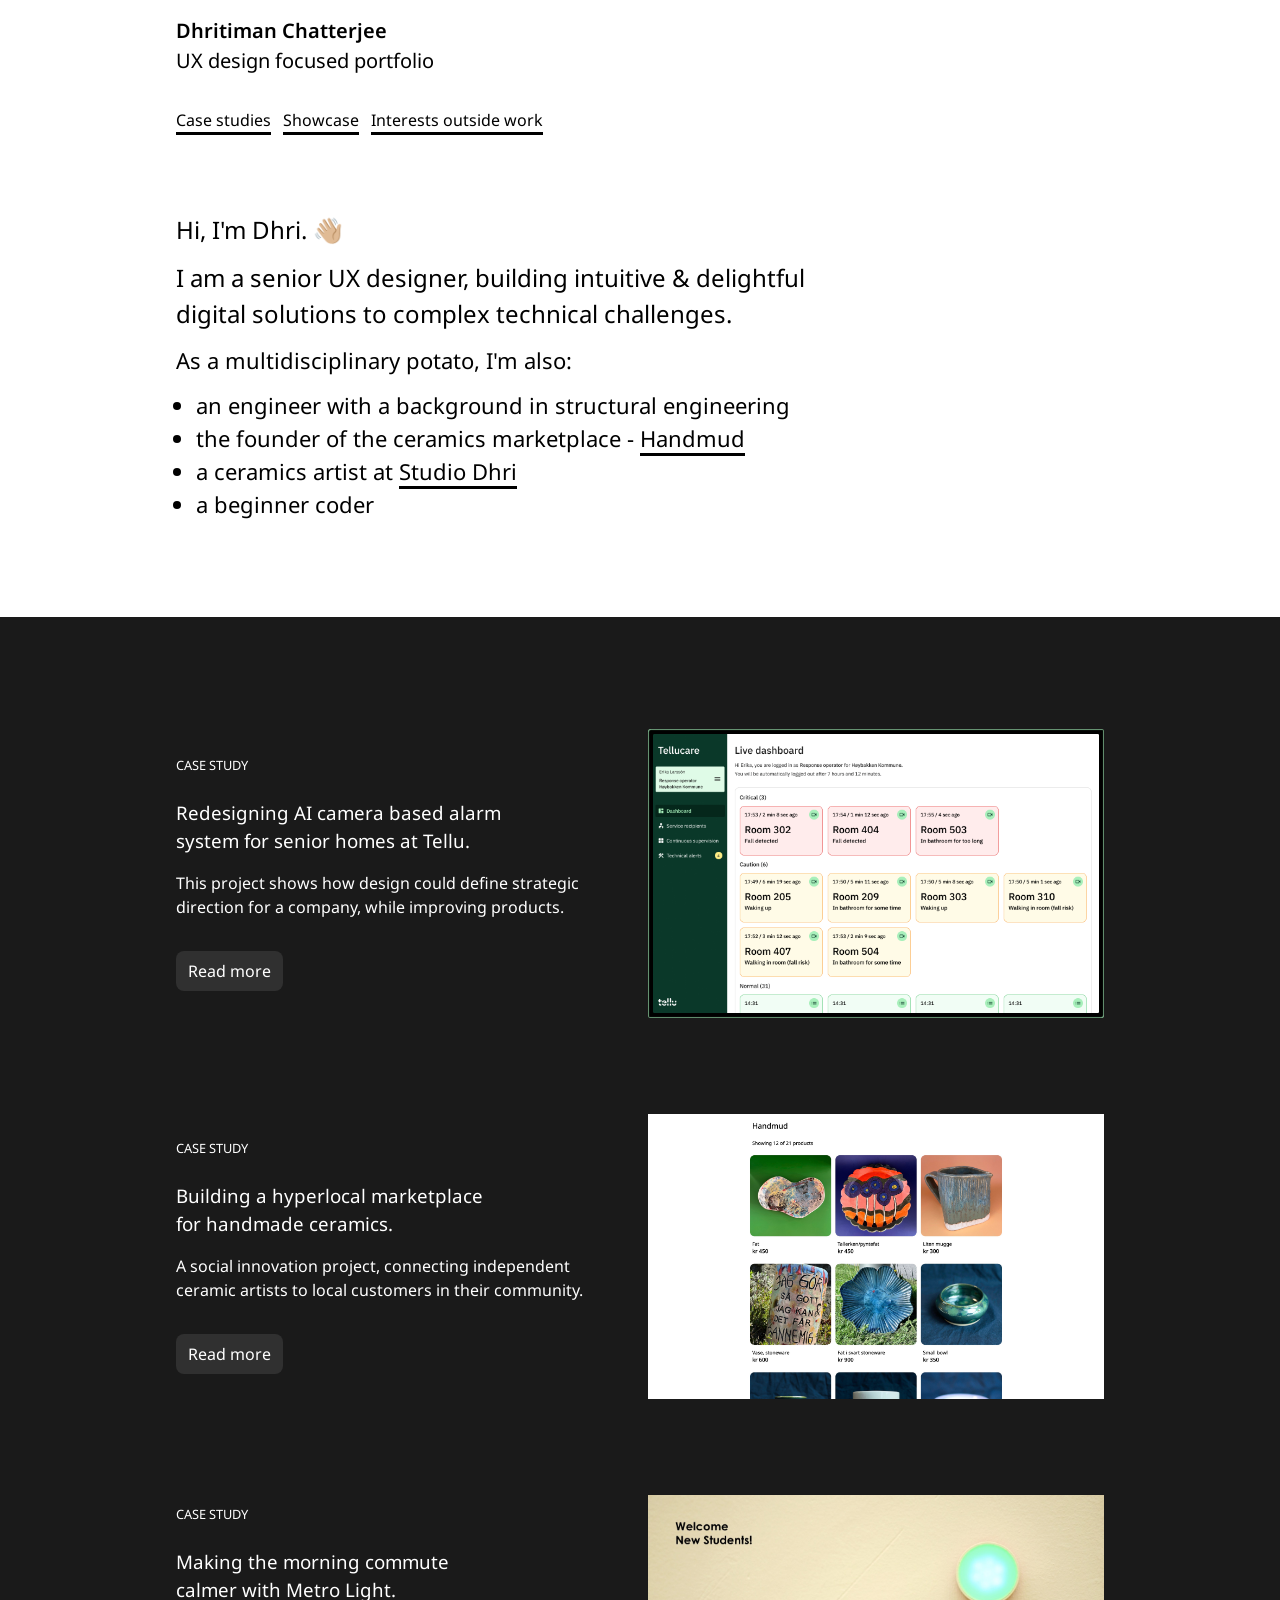
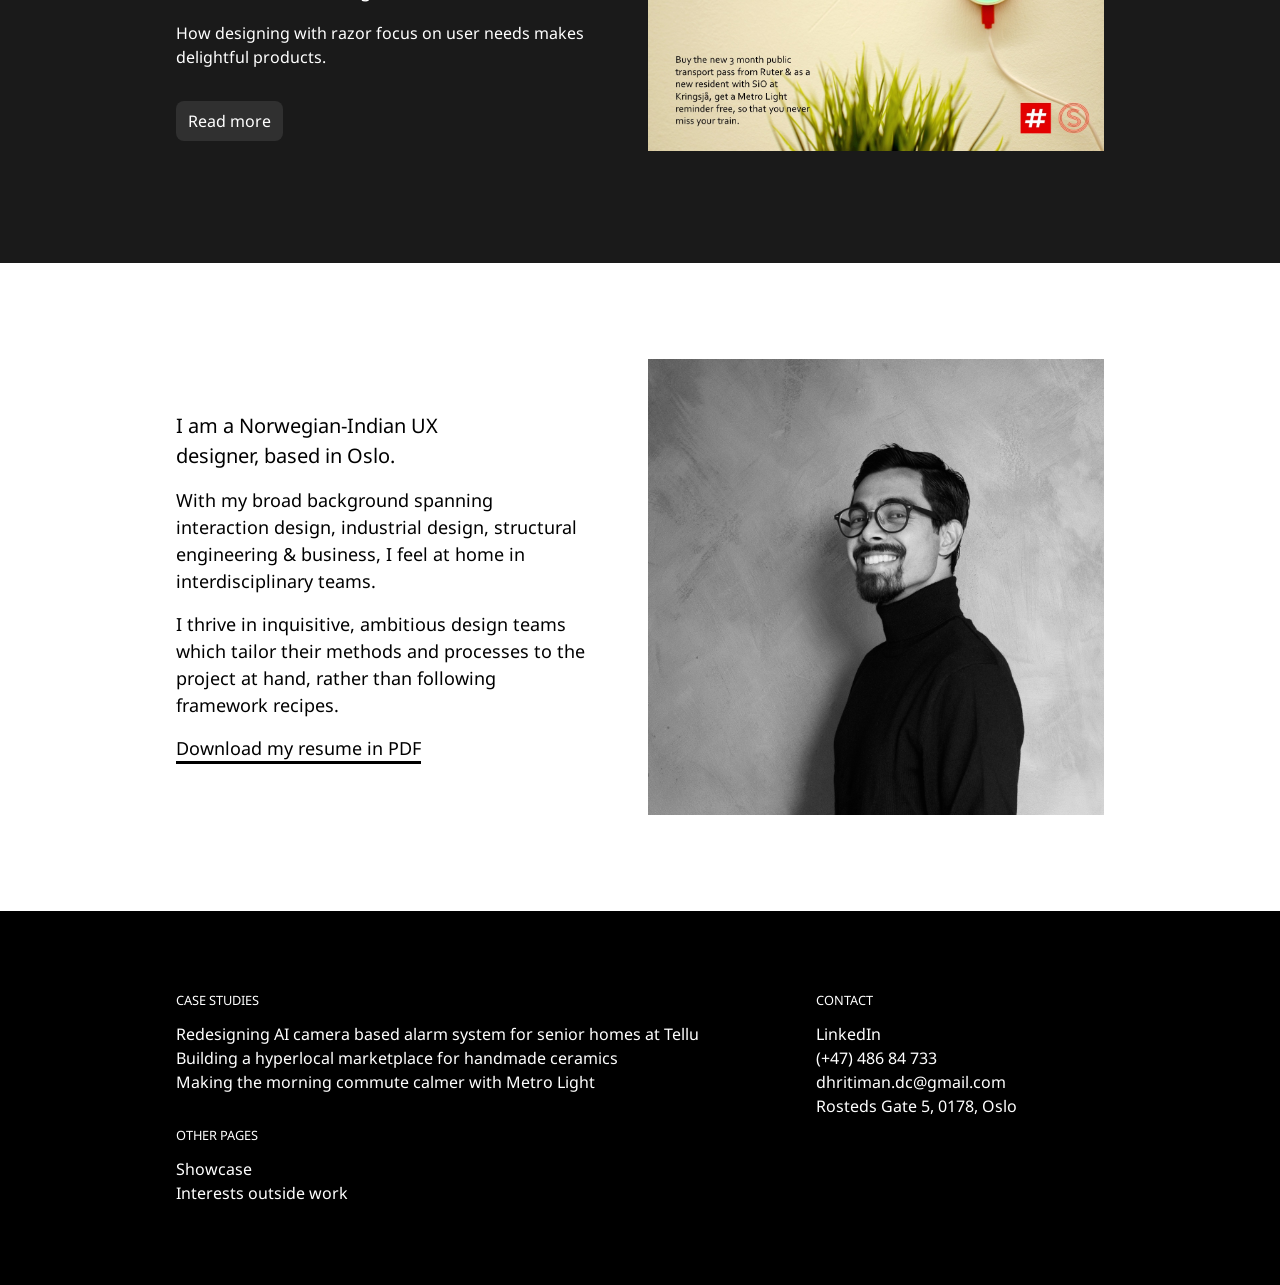
==== index.html @ 8b61e07e "Landing page, showcase and interests done" ====
<!DOCTYPE html>
<html lang="en">

<head>
    <meta charset="UTF-8">
    <meta name="viewport" content="width=device-width, initial-scale=1.0">
    <title>Dhritiman Chatterjee - Portfolio</title>
    <link rel="preconnect" href="https://fonts.googleapis.com">
    <link rel="preconnect" href="https://fonts.gstatic.com" crossorigin>
    <link href="https://fonts.googleapis.com/css2?family=Noto+Sans:wght@500&display=swap" rel="stylesheet">
    <link rel="stylesheet" href="./styles.css">
    <style>
        header {
            cursor: default;
        }

        header:hover {
            color: black;
        }
    </style>
</head>

<body>
    <header>
        <div class="logo">Dhritiman Chatterjee</div>
        <div class="subtext">UX design focused portfolio</div>
    </header>
    <nav>
        <a href="#case-studies">Case studies</a>
        <a href="./pages/showcase.html">Showcase</a>
        <a href="./pages/interests.html">Interests outside work</a>
    </nav>
    <main>
        <section class="intro">
            <h1>Hi, I'm Dhri. 👋🏼</h1>
            <h2>I am a senior UX designer, building intuitive & delightful digital solutions to
                complex technical challenges.</h2>
            <p class="list-title">As a multidisciplinary potato, I'm also:</p>
            <ul>
                <li>an engineer with a background in structural engineering</li>
                <li>the founder of the ceramics marketplace - <a href="https://www.handmud.com/"
                        target="_blank">Handmud</a></li>
                <li>a ceramics artist at <a href="https://www.instagram.com/studio.dhri/" target="_blank">Studio
                        Dhri</a></li>
                <li>a beginner coder</li>
            </ul>
        </section>
        <section class="cases" id="case-studies">
            <div class="case">
                <div class="case-info">
                    <p class="section-title">Case study</p>
                    <h3 class="case-title">Redesigning AI camera based alarm system for senior homes at Tellu.</h3>
                    <p class="case-description">This project shows how design could define strategic direction for a
                        company, while improving products.</p>
                    <a href="./pages/camera-supervision.html" class="link-button">Read more</a>
                </div>
                <div class="case-image">
                    <img src="./assets/supervision/live_dashboard.png"
                        alt="A tv screen showing live alarm status of all rooms in a nursing home.">
                </div>
            </div>
            <div class="case">
                <div class="case-info">
                    <p class="section-title">Case study</p>
                    <h3 class="case-title">Building a hyperlocal marketplace for handmade ceramics.</h3>
                    <p class="case-description">A social innovation project, connecting independent ceramic artists to
                        local
                        customers in their community.</p>
                    <a href="./pages/handmud.html" class="link-button">Read more</a>
                </div>
                <div class="case-image">
                    <img src="./assets/handmud/landing_page.jpeg" alt="Screenshot of the landing page at handmud.com">
                </div>
            </div>
            <div class="case">
                <div class="case-info">
                    <p class="section-title">Case study</p>
                    <h3 class="case-title">Making the morning commute calmer with Metro Light.</h3>
                    <p class="case-description">How designing with razor focus on user needs makes delightful products.
                    </p>
                    <a href="./pages/metro-light.html" class="link-button">Read more</a>
                </div>
                <div class="case-image">
                    <img src="./assets/metro_light/metro_light.jpeg" alt="A mockup advert for the Metro Light device.">
                </div>
            </div>
        </section>
        <section class="bio">
            <div class="bio-text">
                <p class="bio-title">I am a Norwegian-Indian UX designer, based in Oslo.</p>
                <p class="bio-description">With my broad background spanning interaction design, industrial design,
                    structural
                    engineering & business, I feel at home in interdisciplinary teams.</p>
                <p class="bio-description">I thrive in inquisitive, ambitious design teams which tailor their methods
                    and
                    processes to the project at hand, rather than following framework recipes.</p>
                <a href="./assets/dhritiman_chatterjee_resume.pdf" download>Download my resume in PDF</a>
            </div>
            <div class="bio-image">
                <img src="./assets/dhritiman_chatterjee.jpg" alt="Dhritiman Chatterjee's profile image.">
            </div>
        </section>
    </main>
    <footer>
        <div class="footer-content">
            <div class="links">
                <div class="sub-links">
                    <div class="section-title">case studies</div>
                    <ul class="footer-list-items">
                        <a href="./pages/camera-supervision.html">Redesigning AI camera based alarm system for senior
                            homes at Tellu</a>
                        <a href="./pages/handmud.html">Building a hyperlocal marketplace for handmade ceramics</a>
                        <a href="./pages/metro-light.html">Making the morning commute calmer with Metro Light</a>
                    </ul>
                </div>
                <div class="sub-links">
                    <div class="section-title">other pages</div>
                    <ul class="footer-list-items">
                        <a href="./pages/showcase.html">Showcase</a>
                        <a href="./pages/interests.html">Interests outside work</a>
                    </ul>
                </div>
            </div>
            <address>
                <div class="section-title">contact</div>
                <ul class="footer-list-items">
                    <a href="https://www.linkedin.com/in/dhritiman-chatterjee/" target="_blank">LinkedIn</a>
                    <a href="tel:+4748684733">(+47) 486 84 733</a>
                    <a href="mailto:dhritiman.dc@gmail.com">dhritiman.dc@gmail.com</a>
                    <p>Rosteds Gate 5, 0178, Oslo</p>
                </ul>
            </address>
        </div>
    </footer>
</body>

</html>
---- styles.css ----
/*Reset*/

html {
    box-sizing: border-box;
    font-family: 'Noto Sans', sans-serif;
    font-size: 16px;
    overflow-x: hidden;
    overscroll-behavior-y: none;
    scroll-behavior: smooth;
}

*,
*:before,
*:after {
    box-sizing: inherit;
}

body,
h1,
h2,
h3,
h4,
h5,
h6,
p,
ol,
ul {
    margin: 0;
    padding: 0;
    font-weight: 400;
    line-height: 1.5;
    -webkit-font-smoothing: antialiased;
    overflow-wrap: break-word;
}

p {
    text-wrap: pretty;
}

h1,
h2,
h3,
h4,
h5,
h6 {
    text-wrap: balance;
}

img,
picture,
video,
canvas,
svg {
    display: block;
    max-width: 100%;
}

input,
button,
textarea,
select {
    font: inherit;
}

#root,
#__next {
    isolation: isolate;
}

/*Global styles*/

body {
    display: flex;
    flex-direction: column;
    align-items: center;
    overflow-x: hidden;
}

header {
    display: flex;
    flex-direction: column;
    padding: 1rem;
    max-width: 960px;
    width: 100%;
    font-size: 1.25rem;
    cursor: pointer;
}

header:hover {
    color: #2d55c2;
}

.logo {
    font-weight: 600;
    font-size: 1.25rem;
}

nav {
    display: flex;
    gap: .75rem;
    padding: 1rem 1rem;
    font-size: 1rem;
    width: 100%;
    max-width: 960px;
}

main {
    display: flex;
    flex-direction: column;
    align-items: center;
    width: 100%;
}

footer {
    color: white;
    background-color: black;
    width: 100%;
    display: flex;
    flex-direction: column;
    align-items: center;
    padding: 4rem 0;
}

footer a {
    text-decoration: none;
}

.footer-content {
    max-width: 960px;
    display: grid;
    grid-template-columns: 2fr 1fr;
    column-gap: 4rem;
    row-gap: 1rem;
    padding: 1rem;
    width: 100%;
}

.projects {
    display: flex;
    flex-direction: column;
}

.links {
    display: flex;
    flex-direction: column;
    gap: 2rem;
}

.sub-links {
    display: flex;
    flex-direction: column;
    gap: .25rem;
}

.section-title {
    text-transform: uppercase;
    margin-bottom: .5rem;
    font-size: .8rem;
}

.footer-list-items {
    display: flex;
    flex-direction: column;
    max-width: fit-content;
}

address {
    display: flex;
    flex-direction: column;
    gap: 0.25rem;
    font-style: normal;
    max-width: fit-content;
}

.link-button {
    color: white;
    background-color: #303030;
    padding: .5rem .75rem;
    border-radius: .5rem;
    max-width: fit-content;
    text-decoration: none;
    cursor: pointer;
    margin-top: 1rem;
}

.link-button:hover {
    color: white;
    background-color: #2d55c2;
}

a {
    color: inherit;
    text-decoration-thickness: 3px;
    text-underline-offset: 6px;
}

a:hover {
    color: #2d55c2;
}

.disabled {
    cursor: default;
    text-decoration-style: wavy;
    pointer-events: none;
    color: #2d55c2;
}

/*Page specific styles*/

/*index.html*/

.intro {
    display: flex;
    flex-direction: column;
    gap: 0.75rem;
    padding-top: 4rem;
    padding-bottom: 6rem;
    padding-left: 1rem;
    padding-right: 1rem;
    max-width: 960px;
}

.intro ul {
    font-size: 1.375rem;
    padding-inline-start: 1.25rem;
}

.list-title {
    font-size: 1.3755rem;
}

.cases {
    color: white;
    background-color: #1A1A1A;
    display: flex;
    flex-direction: column;
    gap: 4rem;
    padding-top: 6rem;
    padding-bottom: 6rem;
    width: 100%;
    align-items: center;
}

.case {
    display: grid;
    grid-template-columns: 1fr 1fr;
    align-items: center;
    gap: 1rem;
    max-width: 960px;
    padding: 1rem;
    width: 100%;
}

.case-info {
    display: flex;
    flex-direction: column;
    gap: 1rem;
}

.bio {
    display: grid;
    grid-template-columns: 1fr 1fr;
    align-items: center;
    gap: 1rem;
    max-width: 960px;
    padding-left: 1rem;
    padding-right: 1rem;
    padding-top: 6rem;
    padding-bottom: 6rem;
}

.bio-text {
    display: flex;
    flex-direction: column;
    gap: 1rem;
    font-size: 1.125rem;
}

.bio-title {
    font-size: 1.25rem;
    max-width: 70%;
}

.bio-description {
    max-width: 90%;
}

/*interests.html*/

.image-gallery {
    display: grid;
    grid-template-columns: 1fr 1fr 1fr;
    gap: 1rem;
    max-width: 960px;
    padding: 1rem;
    padding-bottom: 6rem;
    width: 100%;
}

.image-gallery img {
    aspect-ratio: 1/1;
    object-fit: cover;
}

/*showcase.html*/

.showcase {
    display: grid;
    grid-template-columns: 1fr 2fr;
    align-items: center;
    gap: 1rem;
    max-width: 960px;
    padding: 1rem;
    width: 100%;
}

.showcase-info {
    display: flex;
    flex-direction: column;
    gap: 1rem;
    padding-right: 2rem;
}

.showcase-image iframe {
    aspect-ratio: 16/9;
    width: 100%;
    height: auto;
}

/*Responsiveness*/
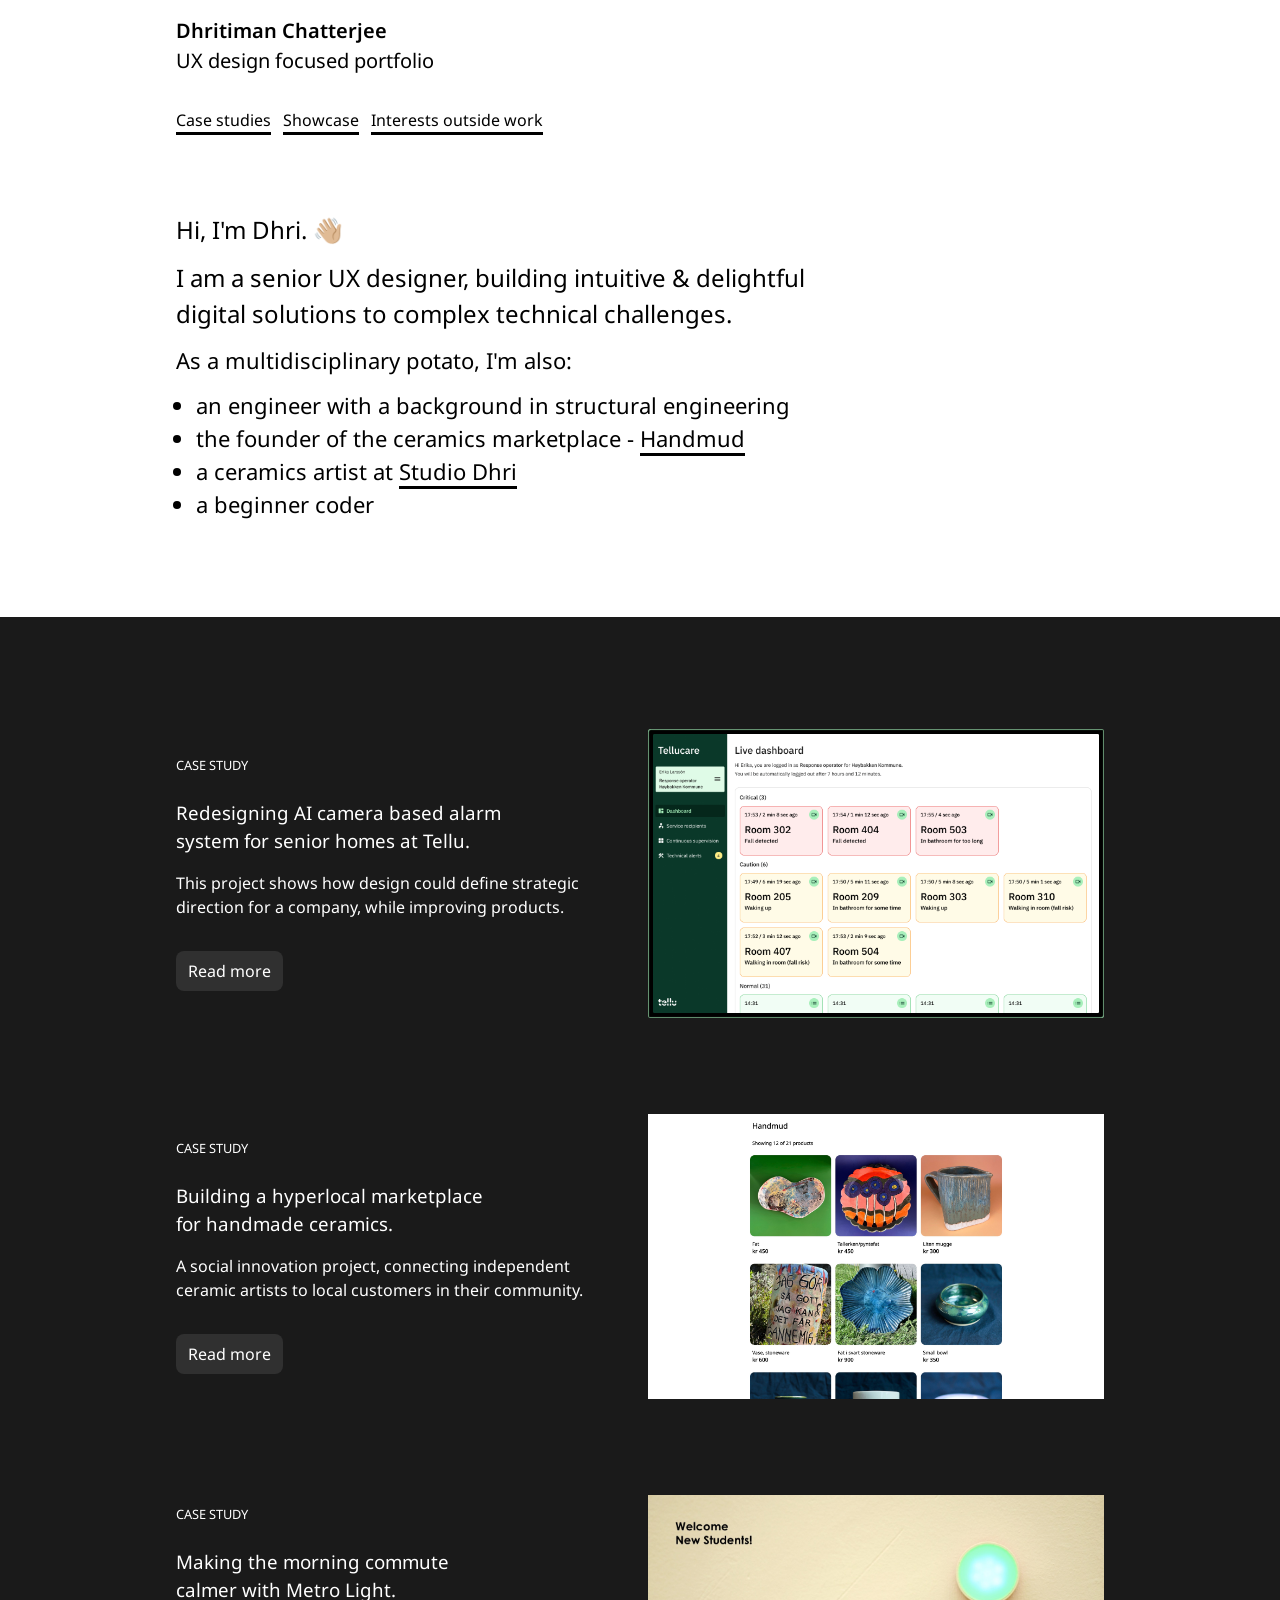
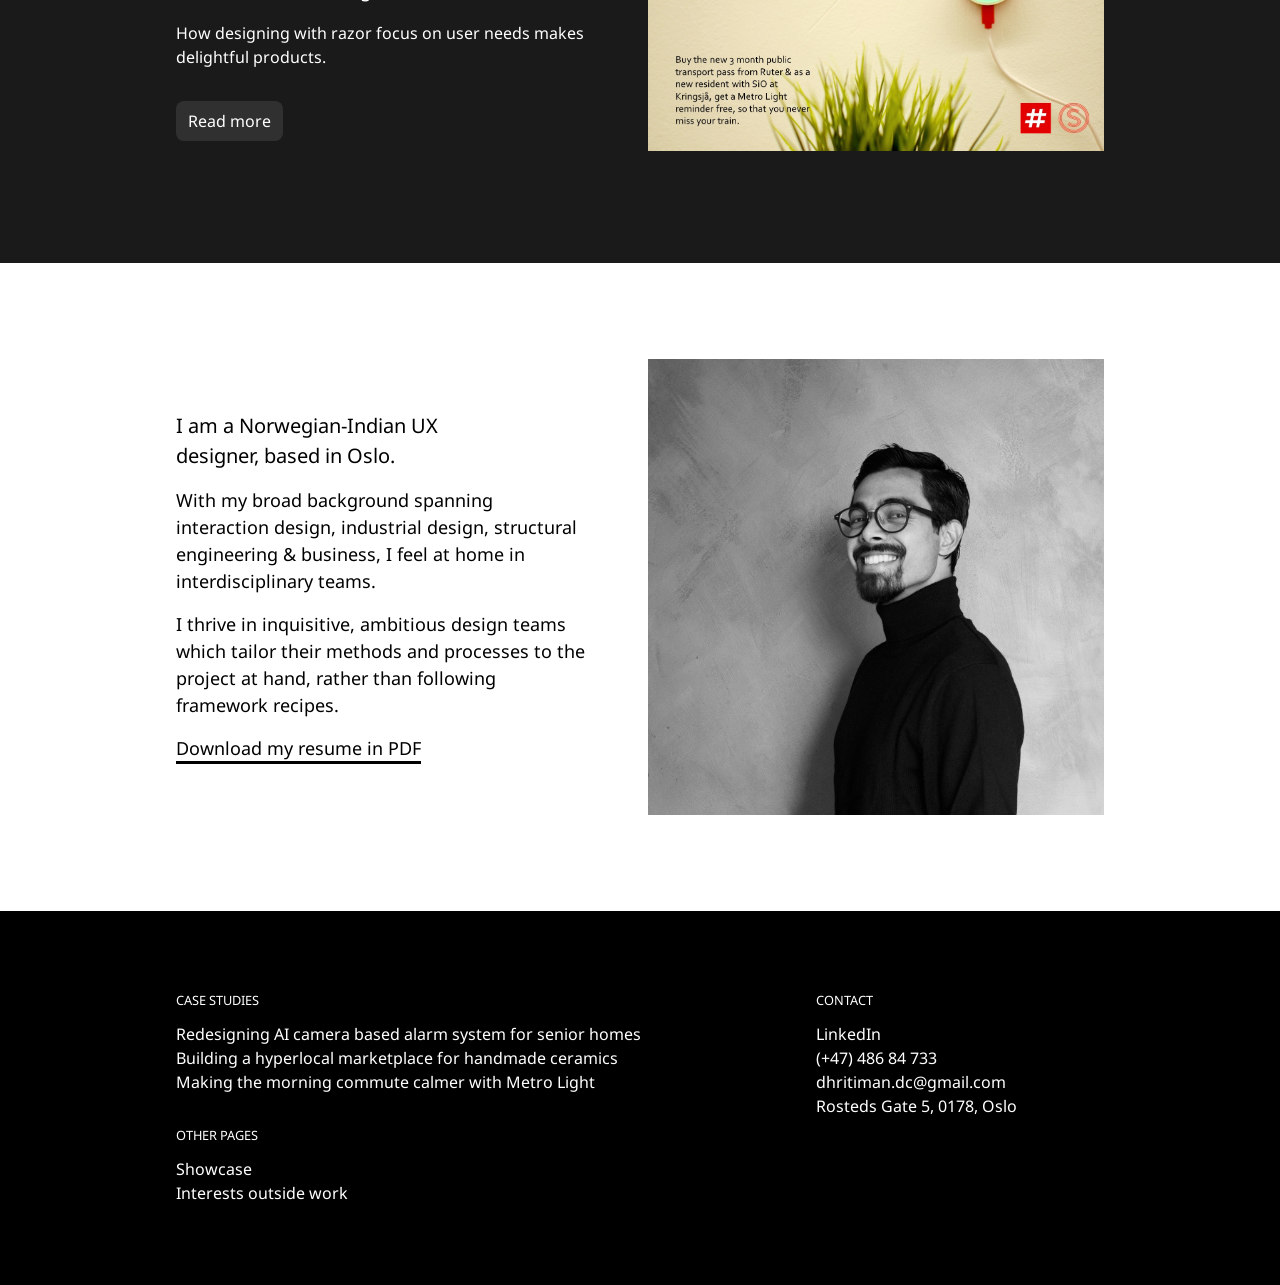
==== commit ca3f5287: "Minor fix on links" ====
--- a/index.html
+++ b/index.html
@@ -108,7 +108,7 @@
                     <div class="section-title">case studies</div>
                     <ul class="footer-list-items">
                         <a href="./pages/camera-supervision.html">Redesigning AI camera based alarm system for senior
-                            homes at Tellu</a>
+                            homes</a>
                         <a href="./pages/handmud.html">Building a hyperlocal marketplace for handmade ceramics</a>
                         <a href="./pages/metro-light.html">Making the morning commute calmer with Metro Light</a>
                     </ul>
--- a/styles.css
+++ b/styles.css
@@ -198,7 +198,7 @@
     color: #2d55c2;
 }
 
-.disabled {
+.current {
     cursor: default;
     text-decoration-style: wavy;
     pointer-events: none;
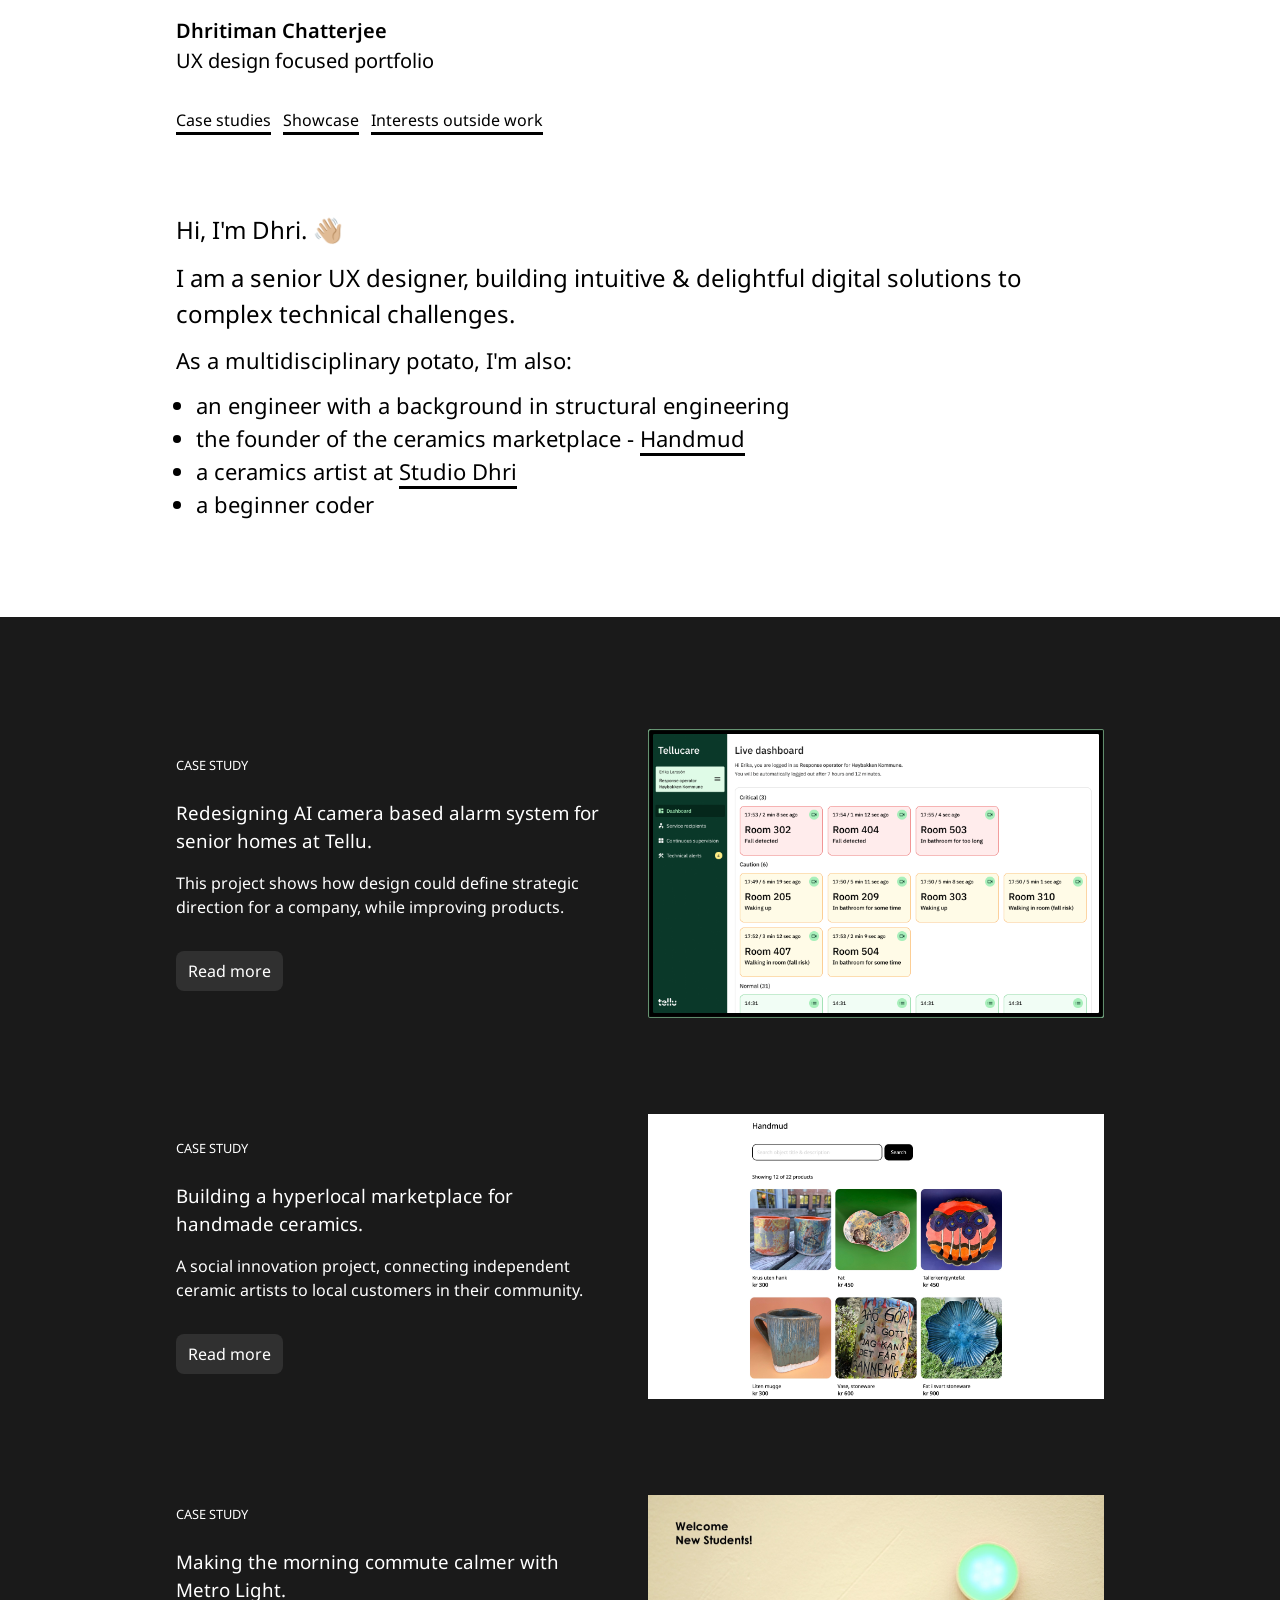
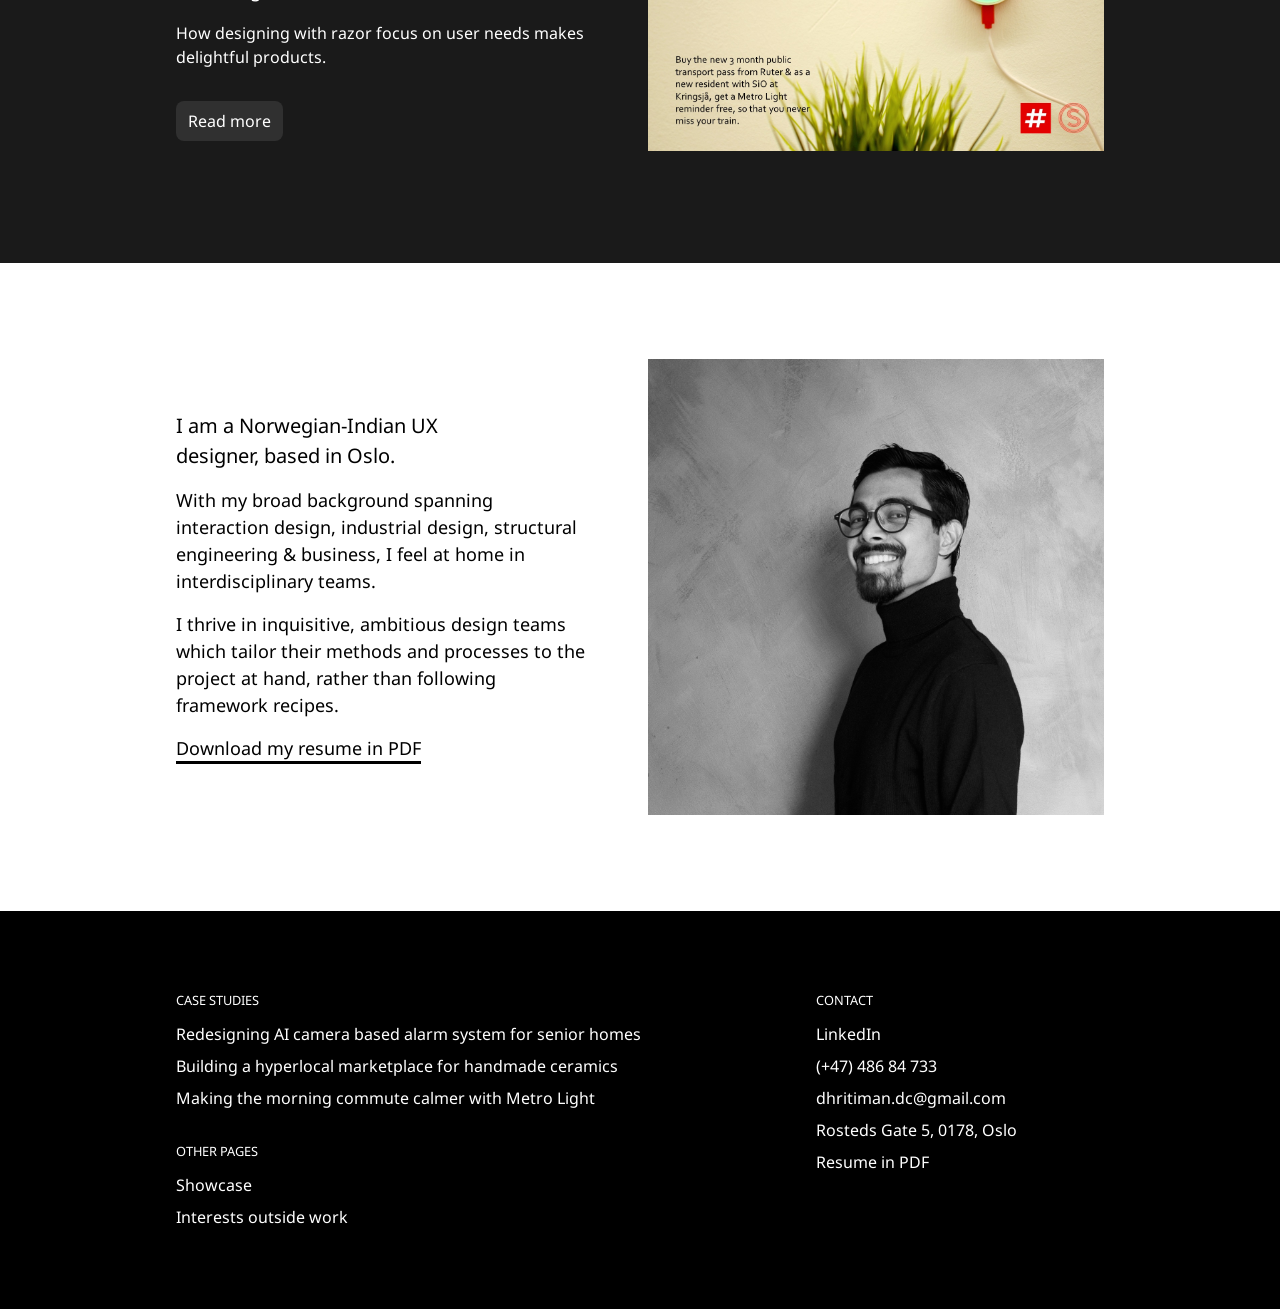
==== commit cec087bb: "Fixed responsiveness" ====
--- a/index.html
+++ b/index.html
@@ -128,6 +128,7 @@
                     <a href="tel:+4748684733">(+47) 486 84 733</a>
                     <a href="mailto:dhritiman.dc@gmail.com">dhritiman.dc@gmail.com</a>
                     <p>Rosteds Gate 5, 0178, Oslo</p>
+                    <a href="./assets/dhritiman_chatterjee_resume.pdf" download>Resume in PDF</a>
                 </ul>
             </address>
         </div>
--- a/styles.css
+++ b/styles.css
@@ -33,9 +33,14 @@
     overflow-wrap: break-word;
 }
 
+h4 {
+    font-weight: 600;
+}
+
 p {
     text-wrap: pretty;
 }
+
 
 h1,
 h2,
@@ -43,8 +48,9 @@
 h4,
 h5,
 h6 {
-    text-wrap: balance;
-}
+    text-wrap: pretty;
+}
+
 
 img,
 picture,
@@ -69,6 +75,10 @@
 
 /*Global styles*/
 
+.bold-text {
+    font-weight: 600;
+}
+
 body {
     display: flex;
     flex-direction: column;
@@ -162,6 +172,7 @@
     display: flex;
     flex-direction: column;
     max-width: fit-content;
+    gap: .5rem;
 }
 
 address {
@@ -205,6 +216,58 @@
     color: #2d55c2;
 }
 
+.current-footer {
+    cursor: default;
+    pointer-events: none;
+    color: #6b90f4;
+}
+
+.hero {
+    margin-top: 4rem;
+    width: 100%;
+    padding-top: 4rem;
+    padding-bottom: 6rem;
+    display: flex;
+    flex-direction: column;
+    align-items: center;
+    margin-bottom: 4rem;
+}
+
+.hero-content {
+    max-width: 960px;
+    gap: 0.75rem;
+    display: flex;
+    flex-direction: column;
+    padding-left: 1rem;
+    padding-right: 5rem;
+    width: 100%;
+}
+
+.hero-image {
+    max-width: 960px;
+    padding: 1rem;
+    margin-top: 4rem;
+}
+
+.content-section {
+    display: flex;
+    flex-direction: column;
+    gap: 2rem;
+    max-width: 960px;
+    padding: 1rem;
+    margin-bottom: 4rem;
+}
+
+.content-paragraph-snippet {
+    display: flex;
+    flex-direction: column;
+    gap: 1rem;
+}
+
+.content-image {
+    margin-top: 1rem;
+}
+
 /*Page specific styles*/
 
 /*index.html*/
@@ -327,4 +390,95 @@
     height: auto;
 }
 
-/*Responsiveness*/+/*camera-supervision.html*/
+
+.hero.supervision {
+    color: white;
+    background-color: #0d1b15;
+}
+
+/*metro-light.html*/
+
+.hero.metro-light {
+    color: black;
+    background-color: #F1E9C8;
+}
+
+/*handmud.html*/
+
+.hero.handmud {
+    color: white;
+    background-color: black;
+}
+
+.image-and-description {
+    display: flex;
+    flex-direction: column;
+    gap: 0.5rem;
+}
+
+.image-description {
+    font-style: italic;
+    font-size: .9rem;
+    text-align: center;
+}
+
+/*Responsiveness*/
+
+@media (width <=680px) {
+    nav {
+        flex-direction: column;
+    }
+
+    .intro {
+        padding-top: 2rem;
+        padding-bottom: 4rem;
+    }
+
+    .cases {
+        gap: 3rem;
+        padding-top: 3rem;
+        padding-bottom: 3rem;
+    }
+
+    .case {
+        grid-template-columns: 1fr;
+        gap: 2rem;
+    }
+
+    .bio {
+        grid-template-columns: 1fr;
+        gap: 3rem;
+        padding-top: 3rem;
+        padding-bottom: 3rem;
+    }
+
+    .footer-content {
+        max-width: 960px;
+        display: grid;
+        grid-template-columns: 1fr;
+        gap: 3rem;
+        padding: 1rem;
+        width: 100%;
+    }
+
+    .showcase {
+        display: grid;
+        grid-template-columns: 1fr;
+        align-items: center;
+        gap: 2rem;
+        max-width: 960px;
+        padding: 1rem;
+        width: 100%;
+    }
+
+    .image-gallery {
+        display: grid;
+        grid-template-columns: 1fr 1fr;
+        gap: 1rem;
+        max-width: 960px;
+        padding: 1rem;
+        padding-bottom: 6rem;
+        width: 100%;
+    }
+}
